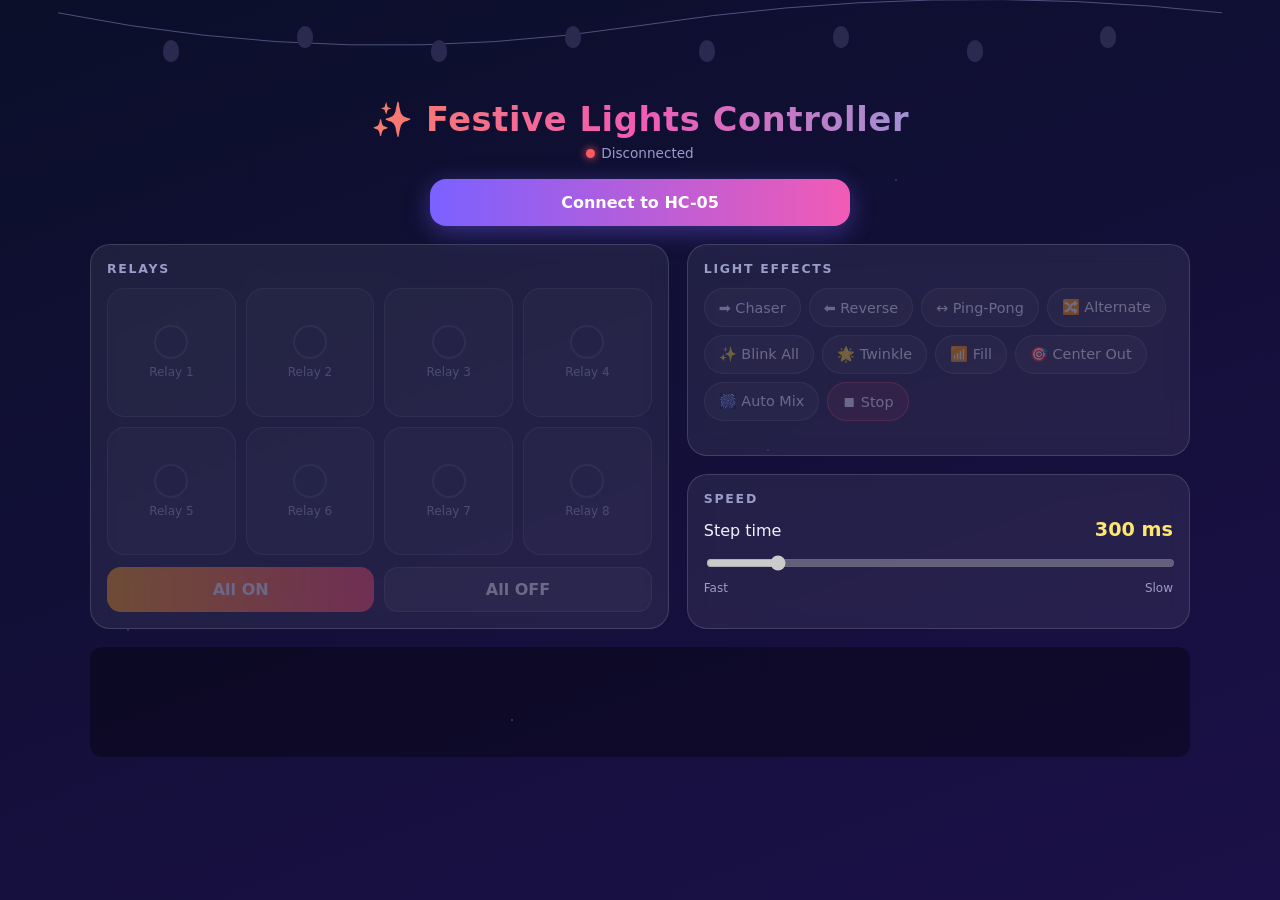
==== index.html @ 5c8d9d3e "added" ====
<!DOCTYPE html>
<html lang="en">
<head>
<meta charset="UTF-8">
<meta name="viewport" content="width=device-width, initial-scale=1">
<title>Festive Lights Controller</title>
<style>
  :root {
    --bg1:#0b0f2a; --bg2:#1b1048; --glass:rgba(255,255,255,.07); --line:rgba(255,255,255,.14);
    --text:#f1f0ff; --muted:#9a9cc9;
    --c1:#ff4d6d; --c2:#ff9f1c; --c3:#ffe66d; --c4:#2ec4b6; --c5:#4cc9f0; --c6:#7b61ff; --c7:#f15bb5; --c8:#80ed99;
  }
  * { box-sizing:border-box; -webkit-tap-highlight-color:transparent; }
  body { margin:0; min-height:100vh; font-family:"Segoe UI",system-ui,sans-serif; color:var(--text);
         background:linear-gradient(160deg,var(--bg1),var(--bg2)); padding:0 16px 32px; }
  body:before { content:""; position:fixed; inset:0; pointer-events:none; opacity:.5;
    background-image:radial-gradient(1.5px 1.5px at 20% 30%,#fff,transparent),radial-gradient(1px 1px at 70% 20%,#fff,transparent),
    radial-gradient(1.5px 1.5px at 40% 80%,#fff,transparent),radial-gradient(1px 1px at 85% 65%,#fff,transparent),
    radial-gradient(1px 1px at 10% 70%,#fff,transparent),radial-gradient(1.5px 1.5px at 60% 50%,#fff,transparent); }
  .wrap { position:relative; max-width:620px; margin:0 auto; }

  /* hanging string of lights */
  .string { position:relative; height:84px; margin:0 -16px; }
  .string svg { position:absolute; inset:0; width:100%; height:100%; }
  .bulbs { position:absolute; inset:0; display:flex; justify-content:space-around; padding:0 4%; }
  .hb { width:16px; height:22px; border-radius:50% 50% 45% 45%; margin-top:26px; background:#2a2a50;
        transition:.25s; position:relative; }
  .hb:nth-child(odd){ margin-top:40px; }
  .hb.on { background:var(--c); box-shadow:0 0 12px 4px var(--c),0 0 28px 8px var(--c); }

  header { text-align:center; margin:4px 0 18px; }
  h1 { margin:0; font-size:1.7rem; font-weight:700; letter-spacing:.02em;
       background:linear-gradient(90deg,var(--c2),var(--c7),var(--c5)); -webkit-background-clip:text; background-clip:text; color:transparent; }
  .status { margin-top:6px; font-size:.85rem; color:var(--muted); }
  .dot { display:inline-block; width:9px; height:9px; border-radius:50%; background:#ff5a5f; margin-right:6px; box-shadow:0 0 8px #ff5a5f; }
  .dot.on { background:#4ade80; box-shadow:0 0 8px #4ade80; }

  button { font:inherit; color:inherit; cursor:pointer; border:0; }
  button:disabled { opacity:.35; cursor:not-allowed; }
  .panel { background:var(--glass); border:1px solid var(--line); border-radius:20px; padding:16px; margin-bottom:16px;
           backdrop-filter:blur(10px); -webkit-backdrop-filter:blur(10px); }
  .panel h2 { margin:0 0 12px; font-size:.78rem; font-weight:600; letter-spacing:.14em; text-transform:uppercase; color:var(--muted); }

  .connect { width:100%; padding:14px; border-radius:16px; font-weight:600; font-size:1rem; color:#fff;
             background:linear-gradient(90deg,var(--c6),var(--c7)); box-shadow:0 6px 24px rgba(123,97,255,.4); margin-bottom:16px; }
  .connect.live { background:linear-gradient(90deg,#334155,#475569); box-shadow:none; }

  /* relay tiles */
  .tiles { display:grid; grid-template-columns:repeat(4,1fr); gap:10px; }
  .tile { aspect-ratio:1; border-radius:18px; background:rgba(255,255,255,.05); border:1px solid var(--line);
          display:flex; flex-direction:column; align-items:center; justify-content:center; gap:6px; transition:.2s; }
  .tile .lamp { width:34px; height:34px; border-radius:50%; background:#2a2a50; border:2px solid rgba(255,255,255,.15); transition:.2s; }
  .tile span { font-size:.75rem; color:var(--muted); }
  .tile.on { background:rgba(255,255,255,.1); border-color:var(--c); }
  .tile.on .lamp { background:var(--c); border-color:#fff; box-shadow:0 0 14px 3px var(--c),0 0 32px 8px var(--c); }
  .tile.on span { color:#fff; }
  .tile:active:not(:disabled) { transform:scale(.94); }

  .duo { display:grid; grid-template-columns:1fr 1fr; gap:10px; margin-top:12px; }
  .duo button { padding:12px; border-radius:14px; background:rgba(255,255,255,.08); border:1px solid var(--line); font-weight:600; }
  .duo button.go { background:linear-gradient(90deg,var(--c2),var(--c1)); border:0; }

  /* effects */
  .chips { display:flex; flex-wrap:wrap; gap:8px; }
  .chip { padding:10px 14px; border-radius:999px; background:rgba(255,255,255,.07); border:1px solid var(--line); font-size:.9rem; transition:.2s; }
  .chip.active { background:linear-gradient(90deg,var(--c5),var(--c6)); border-color:transparent; box-shadow:0 0 16px rgba(76,201,240,.5); font-weight:600; }
  .chip.stop { background:rgba(255,77,109,.18); border-color:rgba(255,77,109,.5); }

  /* speed */
  .speedhead { display:flex; justify-content:space-between; align-items:baseline; margin-bottom:6px; }
  .speedhead b { font-size:1.2rem; color:var(--c3); }
  input[type=range] { width:100%; accent-color:var(--c2); height:28px; }
  .ends { display:flex; justify-content:space-between; font-size:.75rem; color:var(--muted); }

  #log { background:rgba(0,0,0,.35); border-radius:12px; padding:10px; height:80px; overflow:auto;
         font:11px/1.4 ui-monospace,monospace; color:#a5f3fc; white-space:pre-wrap; }

  /* ---------- Laptop / desktop: landscape two-column layout ---------- */
  @media (min-width: 900px) {
    body { padding:0 32px 32px; }
    .wrap { max-width:1100px; }
    .string { margin:0 -32px; height:96px; }
    .layout { display:grid; grid-template-columns:1.15fr 1fr; gap:18px;
              grid-template-areas:"connect connect" "relays effects" "relays speed" "log log"; }
    .layout .connect { grid-area:connect; margin-bottom:0; max-width:420px; justify-self:center; width:100%; }
    .layout .panel { margin-bottom:0; }
    .p-relays { grid-area:relays; display:flex; flex-direction:column; }
    .p-relays .tiles { flex:1; align-content:center; }
    .p-effects { grid-area:effects; }
    .p-speed { grid-area:speed; }
    #log { grid-area:log; height:110px; }
    h1 { font-size:2.1rem; }
  }
</style>
</head>
<body>
<div class="wrap">
  <div class="string">
    <svg viewBox="0 0 100 30" preserveAspectRatio="none"><path d="M0 4 Q25 22 50 8 T100 4" fill="none" stroke="#6b6f9c" stroke-width=".7" vector-effect="non-scaling-stroke"/></svg>
    <div class="bulbs" id="hang"></div>
  </div>

  <header>
    <h1>✨ Festive Lights Controller</h1>
    <div class="status"><span class="dot" id="dot"></span><span id="statusText">Disconnected</span></div>
  </header>

  <div class="layout">
  <button class="connect" id="connectBtn">Connect to HC-05</button>

  <section class="panel p-relays">
    <h2>Relays</h2>
    <div class="tiles" id="tiles"></div>
    <div class="duo">
      <button id="allOn" disabled class="go">All ON</button>
      <button id="allOff" disabled>All OFF</button>
    </div>
  </section>

  <section class="panel p-effects">
    <h2>Light Effects</h2>
    <div class="chips" id="pats"></div>
  </section>

  <section class="panel p-speed">
    <h2>Speed</h2>
    <div class="speedhead"><span>Step time</span><b id="speedVal">300 ms</b></div>
    <input type="range" id="speed" min="100" max="1500" step="50" value="300" disabled>
    <div class="ends"><span>Fast</span><span>Slow</span></div>
  </section>

  <div id="log"></div>
  </div>
</div>

<script>
const BT_SPP_UUID = '00001101-0000-1000-8000-00805f9b34fb';
const COLORS = ['#ff4d6d','#ff9f1c','#ffe66d','#2ec4b6','#4cc9f0','#7b61ff','#f15bb5','#80ed99'];
const PATTERNS = [
  ['CHASER','➡️ Chaser'], ['REVERSE','⬅️ Reverse'], ['PINGPONG','↔️ Ping-Pong'],
  ['ALTERNATE','🔀 Alternate'], ['BLINKALL','✨ Blink All'], ['TWINKLE','🌟 Twinkle'],
  ['FILL','📶 Fill'], ['CENTER','🎯 Center Out'], ['AUTO','🎆 Auto Mix'], ['STOP','⏹ Stop']
];
const $ = id => document.getElementById(id);
let port, writer, reader, keepReading = false;

// build UI
const tiles = [], hangs = [];
COLORS.forEach((c, i) => {
  const h = document.createElement('div');
  h.className = 'hb'; h.style.setProperty('--c', c);
  $('hang').appendChild(h); hangs.push(h);

  const t = document.createElement('button');
  t.className = 'tile'; t.disabled = true; t.style.setProperty('--c', c);
  t.innerHTML = `<div class="lamp"></div><span>Relay ${i + 1}</span>`;
  t.addEventListener('click', () => send(`R${i + 1}:${t.classList.contains('on') ? 0 : 1}`));
  $('tiles').appendChild(t); tiles.push(t);
});
const chips = {};
PATTERNS.forEach(([key, label]) => {
  const b = document.createElement('button');
  b.className = 'chip' + (key === 'STOP' ? ' stop' : '');
  b.textContent = label; b.disabled = true;
  b.addEventListener('click', () => send('PAT:' + key));
  $('pats').appendChild(b); chips[key] = b;
});

function log(m) { $('log').textContent += m + '\n'; $('log').scrollTop = $('log').scrollHeight; }

function setConnected(c) {
  $('dot').classList.toggle('on', c);
  $('statusText').textContent = c ? 'Connected' : 'Disconnected';
  $('connectBtn').textContent = c ? 'Disconnect' : 'Connect to HC-05';
  $('connectBtn').classList.toggle('live', c);
  tiles.forEach(t => t.disabled = !c);
  Object.values(chips).forEach(b => b.disabled = !c);
  $('allOn').disabled = $('allOff').disabled = $('speed').disabled = !c;
  if (!c) { showBits('00000000'); showPattern('STOP'); }
}

function showBits(bits) {
  tiles.forEach((t, i) => {
    const on = bits[i] === '1';
    t.classList.toggle('on', on);
    hangs[i].classList.toggle('on', on);
  });
}
function showPattern(p) {
  Object.entries(chips).forEach(([k, b]) => b.classList.toggle('active', k === p && p !== 'STOP'));
}

async function send(cmd) {
  if (!writer) return;
  await writer.write(new TextEncoder().encode(cmd + '\n'));
  log('→ ' + cmd);
}

function handleLine(l) {
  if (!l) return;
  const b = l.match(/R=([01]{8})/);  if (b) showBits(b[1]);
  const p = l.match(/PAT=(\w+)/);    if (p) showPattern(p[1]);
  const s = l.match(/SPD=(\d+)/);    if (s) { $('speed').value = s[1]; $('speedVal').textContent = s[1] + ' ms'; }
  if (l.startsWith('STATUS')) log('← ' + l);
}

async function readLoop() {
  const dec = new TextDecoder(); let buf = '';
  while (port && port.readable && keepReading) {
    reader = port.readable.getReader();
    try {
      while (true) {
        const { value, done } = await reader.read();
        if (done) break;
        buf += dec.decode(value);
        let i;
        while ((i = buf.indexOf('\n')) >= 0) { handleLine(buf.slice(0, i).trim()); buf = buf.slice(i + 1); }
      }
    } catch (e) { log('Read error: ' + e.message); }
    finally { reader.releaseLock(); }
  }
}

async function connect() {
  try {
    const isAndroid = /Android/i.test(navigator.userAgent);
    port = isAndroid
      ? await navigator.serial.requestPort({ filters: [{ bluetoothServiceClassId: BT_SPP_UUID }] })
      : await navigator.serial.requestPort();
    await port.open({ baudRate: 9600 });
    writer = port.writable.getWriter();
    keepReading = true;
    setConnected(true); log('Connected');
    readLoop();
  } catch (e) { log('Connect failed: ' + e.message); port = null; }
}

async function disconnect() {
  keepReading = false;
  try { if (reader) await reader.cancel(); } catch {}
  try { if (writer) writer.releaseLock(); } catch {}
  try { if (port) await port.close(); } catch {}
  writer = reader = port = null;
  setConnected(false); log('Disconnected');
}

$('connectBtn').addEventListener('click', () => port ? disconnect() : connect());
$('allOn').addEventListener('click', () => send('ALL_ON'));
$('allOff').addEventListener('click', () => send('ALL_OFF'));
$('speed').addEventListener('input', e => $('speedVal').textContent = e.target.value + ' ms');
$('speed').addEventListener('change', e => send('SPEED:' + e.target.value));

if (!('serial' in navigator)) { log('Web Serial not supported. Use Chrome or Edge.'); $('connectBtn').disabled = true; }
setConnected(false);
</script>
</body>

</html>
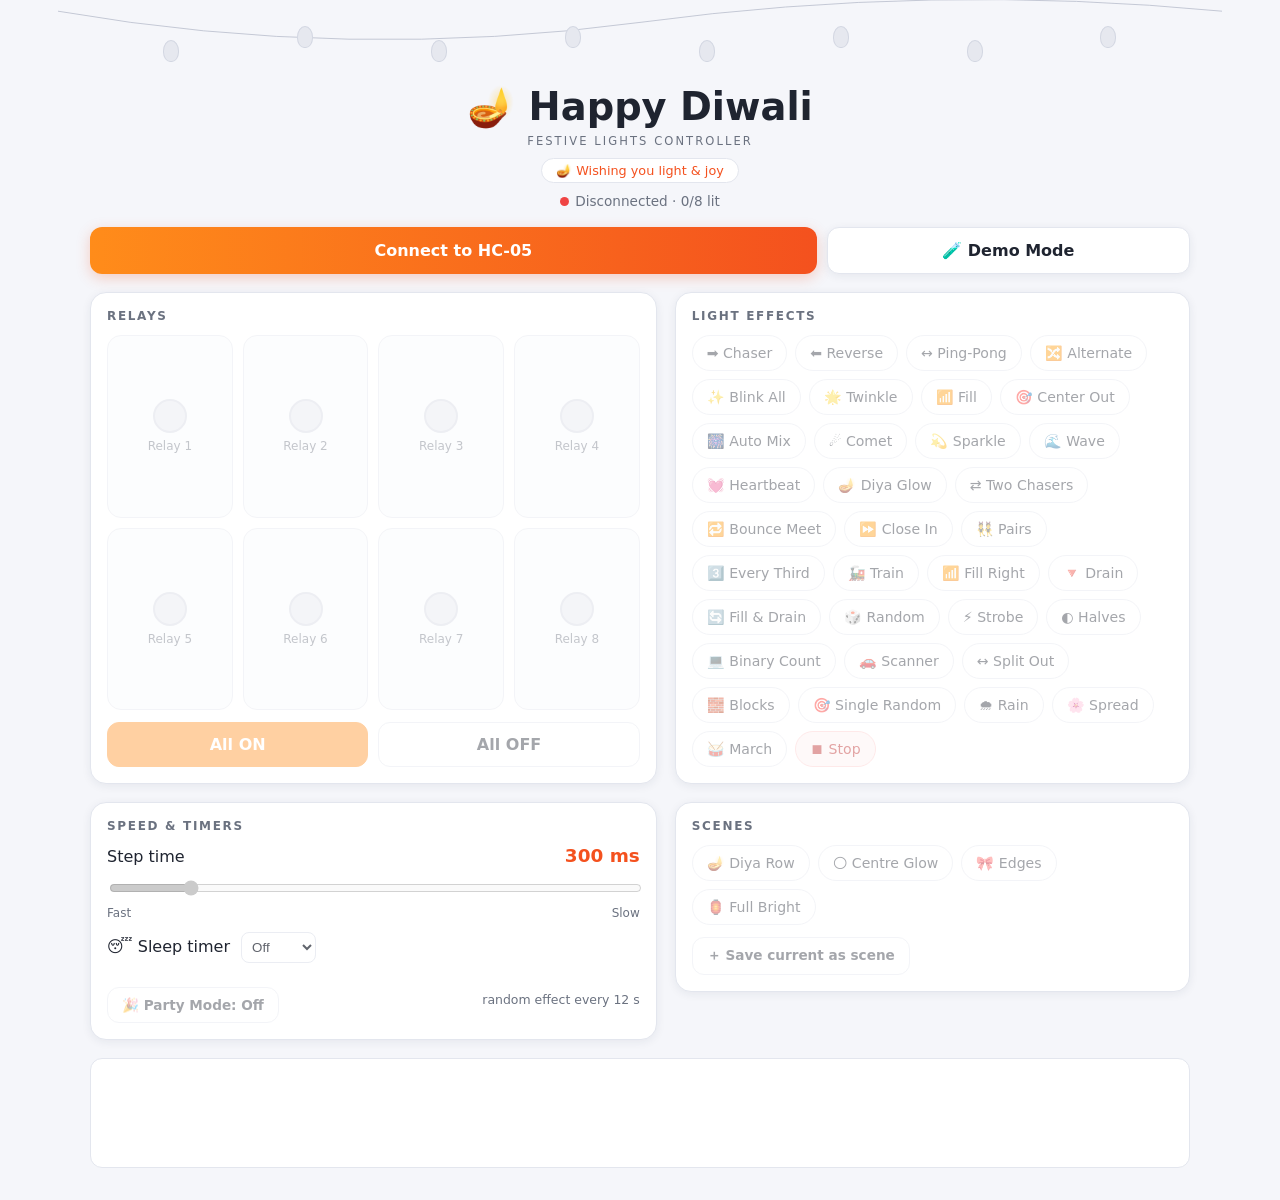
==== commit f9366848: "added few feature" ====
--- a/index.html
+++ b/index.html
@@ -3,258 +3,72 @@
 <head>
 <meta charset="UTF-8">
 <meta name="viewport" content="width=device-width, initial-scale=1">
-<title>Festive Lights Controller</title>
-<style>
-  :root {
-    --bg1:#0b0f2a; --bg2:#1b1048; --glass:rgba(255,255,255,.07); --line:rgba(255,255,255,.14);
-    --text:#f1f0ff; --muted:#9a9cc9;
-    --c1:#ff4d6d; --c2:#ff9f1c; --c3:#ffe66d; --c4:#2ec4b6; --c5:#4cc9f0; --c6:#7b61ff; --c7:#f15bb5; --c8:#80ed99;
-  }
-  * { box-sizing:border-box; -webkit-tap-highlight-color:transparent; }
-  body { margin:0; min-height:100vh; font-family:"Segoe UI",system-ui,sans-serif; color:var(--text);
-         background:linear-gradient(160deg,var(--bg1),var(--bg2)); padding:0 16px 32px; }
-  body:before { content:""; position:fixed; inset:0; pointer-events:none; opacity:.5;
-    background-image:radial-gradient(1.5px 1.5px at 20% 30%,#fff,transparent),radial-gradient(1px 1px at 70% 20%,#fff,transparent),
-    radial-gradient(1.5px 1.5px at 40% 80%,#fff,transparent),radial-gradient(1px 1px at 85% 65%,#fff,transparent),
-    radial-gradient(1px 1px at 10% 70%,#fff,transparent),radial-gradient(1.5px 1.5px at 60% 50%,#fff,transparent); }
-  .wrap { position:relative; max-width:620px; margin:0 auto; }
-
-  /* hanging string of lights */
-  .string { position:relative; height:84px; margin:0 -16px; }
-  .string svg { position:absolute; inset:0; width:100%; height:100%; }
-  .bulbs { position:absolute; inset:0; display:flex; justify-content:space-around; padding:0 4%; }
-  .hb { width:16px; height:22px; border-radius:50% 50% 45% 45%; margin-top:26px; background:#2a2a50;
-        transition:.25s; position:relative; }
-  .hb:nth-child(odd){ margin-top:40px; }
-  .hb.on { background:var(--c); box-shadow:0 0 12px 4px var(--c),0 0 28px 8px var(--c); }
-
-  header { text-align:center; margin:4px 0 18px; }
-  h1 { margin:0; font-size:1.7rem; font-weight:700; letter-spacing:.02em;
-       background:linear-gradient(90deg,var(--c2),var(--c7),var(--c5)); -webkit-background-clip:text; background-clip:text; color:transparent; }
-  .status { margin-top:6px; font-size:.85rem; color:var(--muted); }
-  .dot { display:inline-block; width:9px; height:9px; border-radius:50%; background:#ff5a5f; margin-right:6px; box-shadow:0 0 8px #ff5a5f; }
-  .dot.on { background:#4ade80; box-shadow:0 0 8px #4ade80; }
-
-  button { font:inherit; color:inherit; cursor:pointer; border:0; }
-  button:disabled { opacity:.35; cursor:not-allowed; }
-  .panel { background:var(--glass); border:1px solid var(--line); border-radius:20px; padding:16px; margin-bottom:16px;
-           backdrop-filter:blur(10px); -webkit-backdrop-filter:blur(10px); }
-  .panel h2 { margin:0 0 12px; font-size:.78rem; font-weight:600; letter-spacing:.14em; text-transform:uppercase; color:var(--muted); }
-
-  .connect { width:100%; padding:14px; border-radius:16px; font-weight:600; font-size:1rem; color:#fff;
-             background:linear-gradient(90deg,var(--c6),var(--c7)); box-shadow:0 6px 24px rgba(123,97,255,.4); margin-bottom:16px; }
-  .connect.live { background:linear-gradient(90deg,#334155,#475569); box-shadow:none; }
-
-  /* relay tiles */
-  .tiles { display:grid; grid-template-columns:repeat(4,1fr); gap:10px; }
-  .tile { aspect-ratio:1; border-radius:18px; background:rgba(255,255,255,.05); border:1px solid var(--line);
-          display:flex; flex-direction:column; align-items:center; justify-content:center; gap:6px; transition:.2s; }
-  .tile .lamp { width:34px; height:34px; border-radius:50%; background:#2a2a50; border:2px solid rgba(255,255,255,.15); transition:.2s; }
-  .tile span { font-size:.75rem; color:var(--muted); }
-  .tile.on { background:rgba(255,255,255,.1); border-color:var(--c); }
-  .tile.on .lamp { background:var(--c); border-color:#fff; box-shadow:0 0 14px 3px var(--c),0 0 32px 8px var(--c); }
-  .tile.on span { color:#fff; }
-  .tile:active:not(:disabled) { transform:scale(.94); }
-
-  .duo { display:grid; grid-template-columns:1fr 1fr; gap:10px; margin-top:12px; }
-  .duo button { padding:12px; border-radius:14px; background:rgba(255,255,255,.08); border:1px solid var(--line); font-weight:600; }
-  .duo button.go { background:linear-gradient(90deg,var(--c2),var(--c1)); border:0; }
-
-  /* effects */
-  .chips { display:flex; flex-wrap:wrap; gap:8px; }
-  .chip { padding:10px 14px; border-radius:999px; background:rgba(255,255,255,.07); border:1px solid var(--line); font-size:.9rem; transition:.2s; }
-  .chip.active { background:linear-gradient(90deg,var(--c5),var(--c6)); border-color:transparent; box-shadow:0 0 16px rgba(76,201,240,.5); font-weight:600; }
-  .chip.stop { background:rgba(255,77,109,.18); border-color:rgba(255,77,109,.5); }
-
-  /* speed */
-  .speedhead { display:flex; justify-content:space-between; align-items:baseline; margin-bottom:6px; }
-  .speedhead b { font-size:1.2rem; color:var(--c3); }
-  input[type=range] { width:100%; accent-color:var(--c2); height:28px; }
-  .ends { display:flex; justify-content:space-between; font-size:.75rem; color:var(--muted); }
-
-  #log { background:rgba(0,0,0,.35); border-radius:12px; padding:10px; height:80px; overflow:auto;
-         font:11px/1.4 ui-monospace,monospace; color:#a5f3fc; white-space:pre-wrap; }
-
-  /* ---------- Laptop / desktop: landscape two-column layout ---------- */
-  @media (min-width: 900px) {
-    body { padding:0 32px 32px; }
-    .wrap { max-width:1100px; }
-    .string { margin:0 -32px; height:96px; }
-    .layout { display:grid; grid-template-columns:1.15fr 1fr; gap:18px;
-              grid-template-areas:"connect connect" "relays effects" "relays speed" "log log"; }
-    .layout .connect { grid-area:connect; margin-bottom:0; max-width:420px; justify-self:center; width:100%; }
-    .layout .panel { margin-bottom:0; }
-    .p-relays { grid-area:relays; display:flex; flex-direction:column; }
-    .p-relays .tiles { flex:1; align-content:center; }
-    .p-effects { grid-area:effects; }
-    .p-speed { grid-area:speed; }
-    #log { grid-area:log; height:110px; }
-    h1 { font-size:2.1rem; }
-  }
-</style>
+<title>Diwali Lights Controller</title>
+<link rel="stylesheet" href="style.css">
 </head>
 <body>
 <div class="wrap">
   <div class="string">
-    <svg viewBox="0 0 100 30" preserveAspectRatio="none"><path d="M0 4 Q25 22 50 8 T100 4" fill="none" stroke="#6b6f9c" stroke-width=".7" vector-effect="non-scaling-stroke"/></svg>
+    <svg viewBox="0 0 100 30" preserveAspectRatio="none"><path d="M0 4 Q25 22 50 8 T100 4" fill="none" stroke="#c9a24a" stroke-width=".8" vector-effect="non-scaling-stroke"/></svg>
     <div class="bulbs" id="hang"></div>
   </div>
 
   <header>
-    <h1>✨ Festive Lights Controller</h1>
-    <div class="status"><span class="dot" id="dot"></span><span id="statusText">Disconnected</span></div>
+    <h1 id="greet">🪔 Happy Diwali</h1>
+    <div class="sub">Festive Lights Controller</div>
+    <div class="count" id="count"></div>
+    <div class="status"><span class="dot" id="dot"></span><span id="statusText">Disconnected</span> · <span id="lit">0/8 lit</span></div>
   </header>
 
   <div class="layout">
-  <button class="connect" id="connectBtn">Connect to HC-05</button>
+    <div class="topbtns">
+      <button class="connect" id="connectBtn">Connect to HC-05</button>
+      <button class="ghost" id="demoBtn">🧪 Demo Mode</button>
+    </div>
 
-  <section class="panel p-relays">
-    <h2>Relays</h2>
-    <div class="tiles" id="tiles"></div>
-    <div class="duo">
-      <button id="allOn" disabled class="go">All ON</button>
-      <button id="allOff" disabled>All OFF</button>
-    </div>
-  </section>
+    <section class="panel p-relays">
+      <h2>Relays</h2>
+      <div class="tiles" id="tiles"></div>
+      <div class="duo">
+        <button id="allOn" disabled class="go">All ON</button>
+        <button id="allOff" disabled>All OFF</button>
+      </div>
+    </section>
 
-  <section class="panel p-effects">
-    <h2>Light Effects</h2>
-    <div class="chips" id="pats"></div>
-  </section>
+    <section class="panel p-effects">
+      <h2>Light Effects</h2>
+      <div class="chips" id="pats"></div>
+    </section>
 
-  <section class="panel p-speed">
-    <h2>Speed</h2>
-    <div class="speedhead"><span>Step time</span><b id="speedVal">300 ms</b></div>
-    <input type="range" id="speed" min="100" max="1500" step="50" value="300" disabled>
-    <div class="ends"><span>Fast</span><span>Slow</span></div>
-  </section>
+    <section class="panel p-scenes">
+      <h2>Scenes</h2>
+      <div class="chips" id="scenes"></div>
+      <button class="ghost small" id="saveScene" disabled>＋ Save current as scene</button>
+    </section>
 
-  <div id="log"></div>
+    <section class="panel p-speed">
+      <h2>Speed &amp; Timers</h2>
+      <div class="speedhead"><span>Step time</span><b id="speedVal">300 ms</b></div>
+      <input type="range" id="speed" min="100" max="1500" step="50" value="300" disabled>
+      <div class="ends"><span>Fast</span><span>Slow</span></div>
+      <div class="row">
+        <label>😴 Sleep timer
+          <select id="sleep" disabled>
+            <option value="0">Off</option><option value="1">1 min</option>
+            <option value="15">15 min</option><option value="30">30 min</option><option value="60">60 min</option>
+          </select>
+        </label>
+        <span id="sleepLeft" class="muted"></span>
+      </div>
+      <div class="row">
+        <button class="ghost small" id="party" disabled>🎉 Party Mode: Off</button>
+        <span class="muted">random effect every 12 s</span>
+      </div>
+    </section>
+
+    <div id="log"></div>
   </div>
 </div>
-
-<script>
-const BT_SPP_UUID = '00001101-0000-1000-8000-00805f9b34fb';
-const COLORS = ['#ff4d6d','#ff9f1c','#ffe66d','#2ec4b6','#4cc9f0','#7b61ff','#f15bb5','#80ed99'];
-const PATTERNS = [
-  ['CHASER','➡️ Chaser'], ['REVERSE','⬅️ Reverse'], ['PINGPONG','↔️ Ping-Pong'],
-  ['ALTERNATE','🔀 Alternate'], ['BLINKALL','✨ Blink All'], ['TWINKLE','🌟 Twinkle'],
-  ['FILL','📶 Fill'], ['CENTER','🎯 Center Out'], ['AUTO','🎆 Auto Mix'], ['STOP','⏹ Stop']
-];
-const $ = id => document.getElementById(id);
-let port, writer, reader, keepReading = false;
-
-// build UI
-const tiles = [], hangs = [];
-COLORS.forEach((c, i) => {
-  const h = document.createElement('div');
-  h.className = 'hb'; h.style.setProperty('--c', c);
-  $('hang').appendChild(h); hangs.push(h);
-
-  const t = document.createElement('button');
-  t.className = 'tile'; t.disabled = true; t.style.setProperty('--c', c);
-  t.innerHTML = `<div class="lamp"></div><span>Relay ${i + 1}</span>`;
-  t.addEventListener('click', () => send(`R${i + 1}:${t.classList.contains('on') ? 0 : 1}`));
-  $('tiles').appendChild(t); tiles.push(t);
-});
-const chips = {};
-PATTERNS.forEach(([key, label]) => {
-  const b = document.createElement('button');
-  b.className = 'chip' + (key === 'STOP' ? ' stop' : '');
-  b.textContent = label; b.disabled = true;
-  b.addEventListener('click', () => send('PAT:' + key));
-  $('pats').appendChild(b); chips[key] = b;
-});
-
-function log(m) { $('log').textContent += m + '\n'; $('log').scrollTop = $('log').scrollHeight; }
-
-function setConnected(c) {
-  $('dot').classList.toggle('on', c);
-  $('statusText').textContent = c ? 'Connected' : 'Disconnected';
-  $('connectBtn').textContent = c ? 'Disconnect' : 'Connect to HC-05';
-  $('connectBtn').classList.toggle('live', c);
-  tiles.forEach(t => t.disabled = !c);
-  Object.values(chips).forEach(b => b.disabled = !c);
-  $('allOn').disabled = $('allOff').disabled = $('speed').disabled = !c;
-  if (!c) { showBits('00000000'); showPattern('STOP'); }
-}
-
-function showBits(bits) {
-  tiles.forEach((t, i) => {
-    const on = bits[i] === '1';
-    t.classList.toggle('on', on);
-    hangs[i].classList.toggle('on', on);
-  });
-}
-function showPattern(p) {
-  Object.entries(chips).forEach(([k, b]) => b.classList.toggle('active', k === p && p !== 'STOP'));
-}
-
-async function send(cmd) {
-  if (!writer) return;
-  await writer.write(new TextEncoder().encode(cmd + '\n'));
-  log('→ ' + cmd);
-}
-
-function handleLine(l) {
-  if (!l) return;
-  const b = l.match(/R=([01]{8})/);  if (b) showBits(b[1]);
-  const p = l.match(/PAT=(\w+)/);    if (p) showPattern(p[1]);
-  const s = l.match(/SPD=(\d+)/);    if (s) { $('speed').value = s[1]; $('speedVal').textContent = s[1] + ' ms'; }
-  if (l.startsWith('STATUS')) log('← ' + l);
-}
-
-async function readLoop() {
-  const dec = new TextDecoder(); let buf = '';
-  while (port && port.readable && keepReading) {
-    reader = port.readable.getReader();
-    try {
-      while (true) {
-        const { value, done } = await reader.read();
-        if (done) break;
-        buf += dec.decode(value);
-        let i;
-        while ((i = buf.indexOf('\n')) >= 0) { handleLine(buf.slice(0, i).trim()); buf = buf.slice(i + 1); }
-      }
-    } catch (e) { log('Read error: ' + e.message); }
-    finally { reader.releaseLock(); }
-  }
-}
-
-async function connect() {
-  try {
-    const isAndroid = /Android/i.test(navigator.userAgent);
-    port = isAndroid
-      ? await navigator.serial.requestPort({ filters: [{ bluetoothServiceClassId: BT_SPP_UUID }] })
-      : await navigator.serial.requestPort();
-    await port.open({ baudRate: 9600 });
-    writer = port.writable.getWriter();
-    keepReading = true;
-    setConnected(true); log('Connected');
-    readLoop();
-  } catch (e) { log('Connect failed: ' + e.message); port = null; }
-}
-
-async function disconnect() {
-  keepReading = false;
-  try { if (reader) await reader.cancel(); } catch {}
-  try { if (writer) writer.releaseLock(); } catch {}
-  try { if (port) await port.close(); } catch {}
-  writer = reader = port = null;
-  setConnected(false); log('Disconnected');
-}
-
-$('connectBtn').addEventListener('click', () => port ? disconnect() : connect());
-$('allOn').addEventListener('click', () => send('ALL_ON'));
-$('allOff').addEventListener('click', () => send('ALL_OFF'));
-$('speed').addEventListener('input', e => $('speedVal').textContent = e.target.value + ' ms');
-$('speed').addEventListener('change', e => send('SPEED:' + e.target.value));
-
-if (!('serial' in navigator)) { log('Web Serial not supported. Use Chrome or Edge.'); $('connectBtn').disabled = true; }
-setConnected(false);
-</script>
+<script src="script.js"></script>
 </body>
-
-</html>
-
-
+</html>
--- a/style.css
+++ b/style.css
@@ -0,0 +1,77 @@
+:root{
+  --bg:#f5f6fa; --card:#ffffff; --line:#e3e6ee; --text:#1f2430; --muted:#6b7280;
+  --accent:#ff8c1a; --accent2:#f4511e; --off:#e6e8ef; --shadow:0 2px 10px rgba(30,40,70,.07);
+}
+*{box-sizing:border-box;-webkit-tap-highlight-color:transparent}
+body{margin:0;min-height:100vh;font-family:"Segoe UI",system-ui,sans-serif;color:var(--text);background:var(--bg);padding:0 16px 32px}
+.wrap{max-width:640px;margin:0 auto}
+
+/* hanging string preview */
+.string{position:relative;height:84px;margin:0 -16px}
+.string svg{position:absolute;inset:0;width:100%;height:100%}
+.string path{stroke:#b8bdcc}
+.bulbs{position:absolute;inset:0;display:flex;justify-content:space-around;padding:0 4%}
+.hb{width:16px;height:22px;border-radius:50% 50% 45% 45%;margin-top:26px;background:var(--off);border:1px solid #d3d7e2}
+.hb:nth-child(odd){margin-top:40px}
+.hb.on{background:var(--c);border-color:var(--c);box-shadow:0 0 10px 3px var(--c)}
+
+header{text-align:center;margin:0 0 18px}
+h1{margin:0;font-size:1.9rem;font-weight:700;color:var(--text)}
+.sub{color:var(--muted);letter-spacing:.18em;font-size:.72rem;text-transform:uppercase;margin-top:4px}
+.count{margin:10px auto 0;display:inline-block;padding:4px 14px;border-radius:99px;border:1px solid var(--line);font-size:.8rem;color:var(--accent2);background:var(--card)}
+.status{margin-top:10px;font-size:.85rem;color:var(--muted)}
+.dot{display:inline-block;width:9px;height:9px;border-radius:50%;background:#ef4444;margin-right:6px}
+.dot.on{background:#22c55e}
+
+button{font:inherit;color:inherit;cursor:pointer;border:0}
+button:disabled{opacity:.4;cursor:not-allowed}
+.panel{background:var(--card);border:1px solid var(--line);border-radius:16px;padding:16px;margin-bottom:16px;box-shadow:var(--shadow)}
+.panel h2{margin:0 0 12px;font-size:.75rem;font-weight:700;letter-spacing:.14em;text-transform:uppercase;color:var(--muted)}
+.topbtns{display:grid;grid-template-columns:1fr;gap:10px;margin-bottom:16px}
+.connect{padding:14px;border-radius:12px;font-weight:700;font-size:1rem;color:#fff;background:linear-gradient(90deg,var(--accent),var(--accent2));box-shadow:0 4px 14px rgba(244,81,30,.25)}
+.connect.live{background:#374151;box-shadow:none}
+.ghost{padding:11px;border-radius:12px;background:var(--card);border:1px solid var(--line);font-weight:600;box-shadow:var(--shadow)}
+.ghost.small{margin-top:12px;padding:9px 14px;font-size:.85rem;box-shadow:none}
+.ghost.active{background:var(--accent);border-color:var(--accent);color:#fff}
+
+.tiles{display:grid;grid-template-columns:repeat(4,1fr);gap:10px}
+.tile{min-height:84px;border-radius:14px;background:#fafbfd;border:1px solid var(--line);display:flex;flex-direction:column;align-items:center;justify-content:center;gap:6px}
+.tile .lamp{width:34px;height:34px;border-radius:50%;background:var(--off);border:2px solid #d3d7e2}
+.tile span{font-size:.75rem;color:var(--muted)}
+.tile.on{background:#fff;border-color:var(--c)}
+.tile.on .lamp{background:var(--c);border-color:var(--c);box-shadow:0 0 12px 3px var(--c)}
+.tile.on span{color:var(--text);font-weight:600}
+.tile:active:not(:disabled){transform:scale(.96)}
+.duo{display:grid;grid-template-columns:1fr 1fr;gap:10px;margin-top:12px}
+.duo button{padding:12px;border-radius:12px;background:#fff;border:1px solid var(--line);font-weight:600}
+.duo button.go{background:var(--accent);border-color:var(--accent);color:#fff}
+
+.chips{display:flex;flex-wrap:wrap;gap:8px}
+.chip{padding:9px 14px;border-radius:999px;background:#fff;border:1px solid var(--line);font-size:.88rem}
+.chip:hover:not(:disabled){border-color:var(--accent)}
+.chip.active{background:var(--accent);border-color:var(--accent);color:#fff;font-weight:700}
+.chip.stop{background:#fef2f2;border-color:#fecaca;color:#b91c1c}
+.chip .x{margin-left:8px;opacity:.5}
+
+.speedhead{display:flex;justify-content:space-between;align-items:baseline;margin-bottom:6px}
+.speedhead b{font-size:1.15rem;color:var(--accent2)}
+input[type=range]{width:100%;accent-color:var(--accent);height:28px}
+.ends{display:flex;justify-content:space-between;font-size:.75rem;color:var(--muted)}
+.row{display:flex;align-items:center;justify-content:space-between;gap:10px;margin-top:12px;flex-wrap:wrap}
+select{margin-left:6px;background:#fff;color:var(--text);border:1px solid var(--line);border-radius:8px;padding:6px}
+.muted{color:var(--muted);font-size:.78rem}
+#log{background:#fff;border:1px solid var(--line);border-radius:12px;padding:10px;height:80px;overflow:auto;font:11px/1.4 ui-monospace,monospace;color:#374151;white-space:pre-wrap}
+
+@media(min-width:900px){
+  body{padding:0 32px 32px}
+  .wrap{max-width:1100px}
+  .string{margin:0 -32px}
+  .layout{display:grid;grid-template-columns:1.1fr 1fr;gap:18px;grid-template-areas:"top top" "relays effects" "speed scenes" "log log"}
+  .topbtns{grid-area:top;grid-template-columns:2fr 1fr;margin:0}
+  .layout .panel{margin-bottom:0}
+  .p-relays{grid-area:relays;display:flex;flex-direction:column}
+  .p-relays .tiles{flex:1;grid-auto-rows:1fr}
+  .p-effects{grid-area:effects}.p-scenes{grid-area:scenes;align-self:start}.p-speed{grid-area:speed}
+  #log{grid-area:log;height:110px}
+  h1{font-size:2.4rem}
+}
